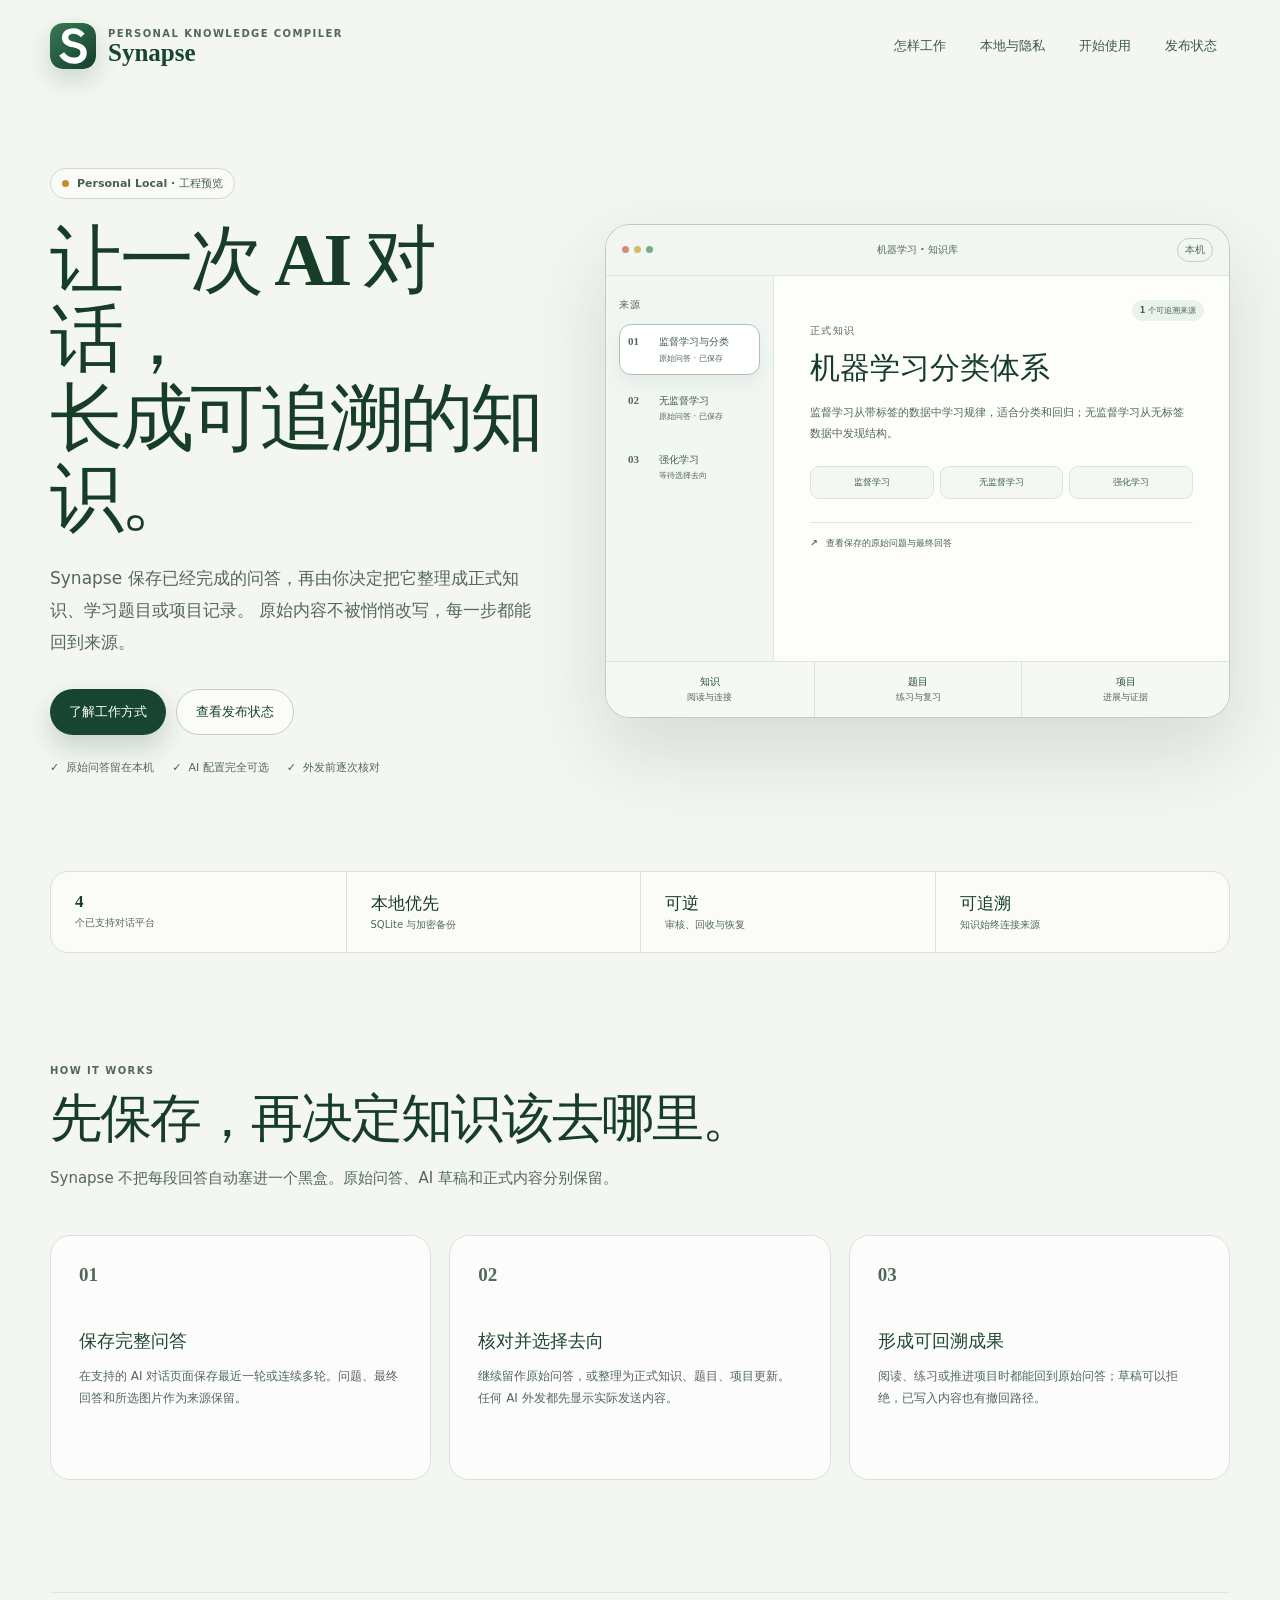
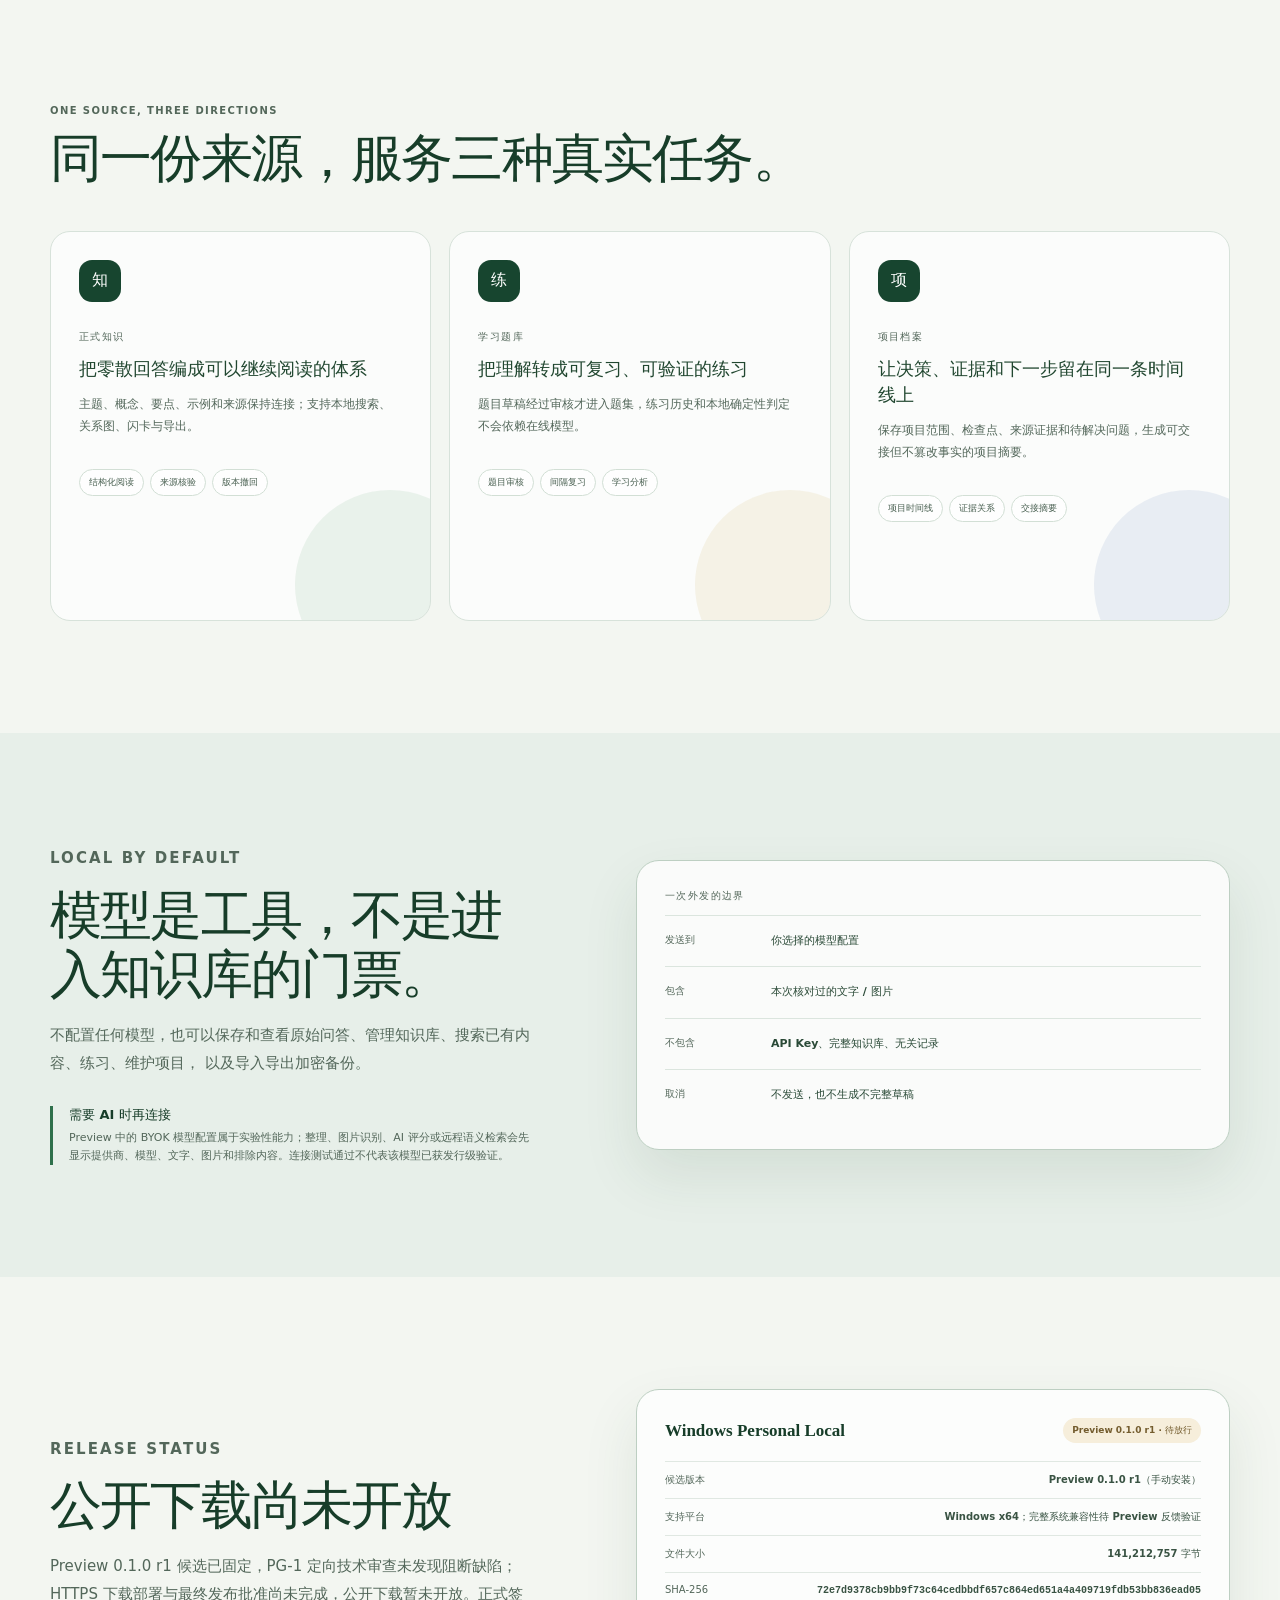
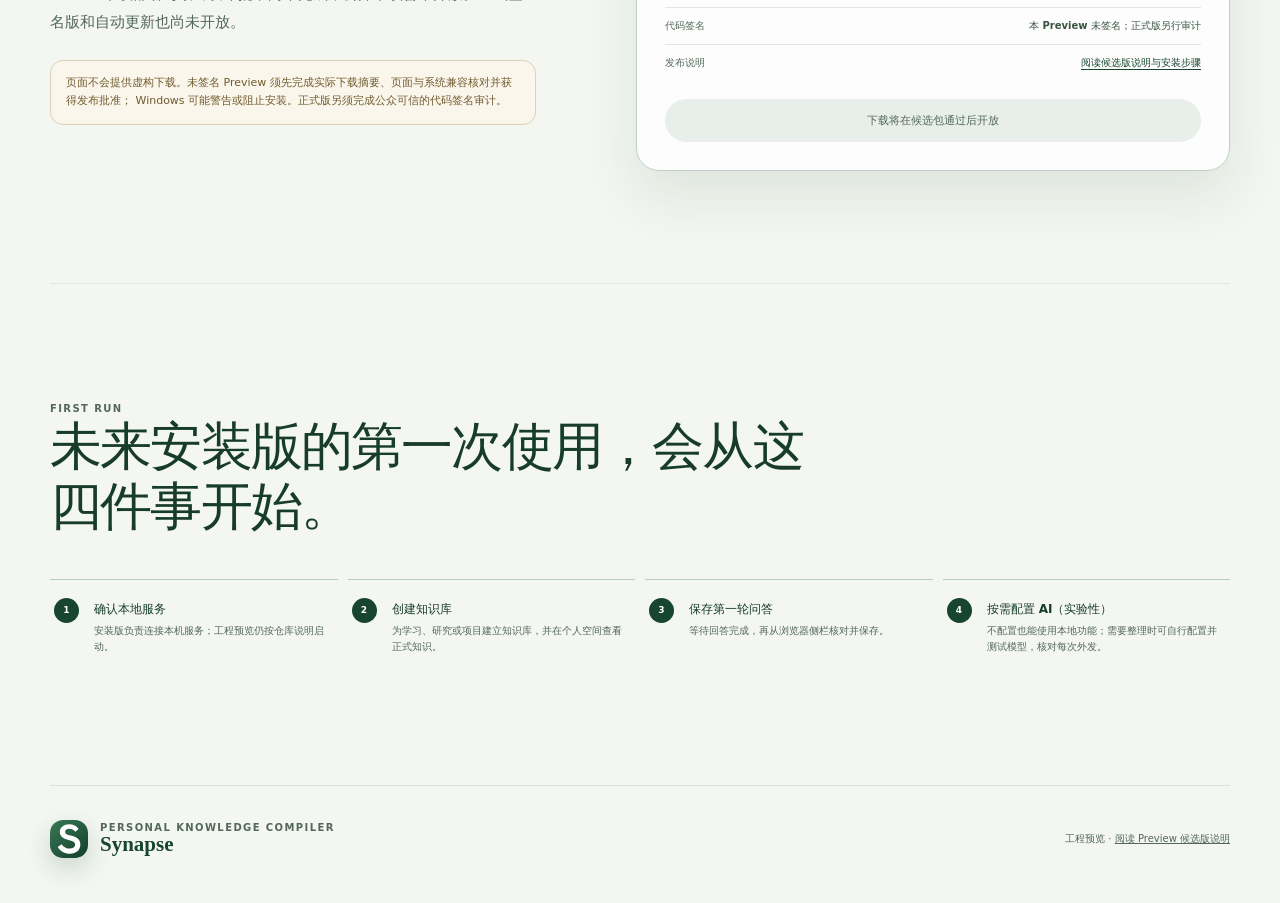
==== index.html @ c21005fe "Add files via upload" ====
<!doctype html>
<html lang="zh-CN">
  <head>
    <meta charset="utf-8">
    <meta name="viewport" content="width=device-width, initial-scale=1">
    <meta
      name="description"
      content="Synapse Personal Local：把 AI 对话整理成可审核、可追溯的个人知识。"
    >
    <title>Synapse Personal Local · 让知识留下来</title>
    <link rel="stylesheet" href="./styles.css">
  </head>
  <body>
    <header class="site-header">
      <a class="brand" href="#top" aria-label="Synapse 首页">
        <img src="./brand/synapse-mark.svg" alt="" width="46" height="46">
        <span>
          <small>PERSONAL KNOWLEDGE COMPILER</small>
          <strong>Synapse</strong>
        </span>
      </a>
      <nav aria-label="公开页面导航">
        <a href="#workflow">怎样工作</a>
        <a href="#privacy">本地与隐私</a>
        <a href="#first-run">开始使用</a>
        <a href="#availability">发布状态</a>
      </nav>
    </header>

    <main id="top">
      <section class="hero" aria-labelledby="hero-title">
        <div class="hero-copy">
          <p class="status-kicker"><span></span> Personal Local · 工程预览</p>
          <h1 id="hero-title">让一次 AI 对话，<br>长成可追溯的知识。</h1>
          <p class="hero-lede">
            Synapse 保存已经完成的问答，再由你决定把它整理成正式知识、学习题目或项目记录。
            原始内容不被悄悄改写，每一步都能回到来源。
          </p>
          <div class="hero-actions">
            <a class="primary-link" href="#workflow">了解工作方式</a>
            <a class="secondary-link" href="#availability">查看发布状态</a>
          </div>
          <ul class="hero-facts" aria-label="产品边界摘要">
            <li>原始问答留在本机</li>
            <li>AI 配置完全可选</li>
            <li>外发前逐次核对</li>
          </ul>
        </div>

        <div class="product-window" aria-label="Synapse 知识整理流程示意">
          <div class="window-bar">
            <span class="window-dots" aria-hidden="true"><i></i><i></i><i></i></span>
            <strong>机器学习 · 知识库</strong>
            <span class="local-pill">本机</span>
          </div>
          <div class="window-body">
            <div class="source-rail">
              <p class="mini-label">来源</p>
              <article class="source-card active">
                <span>01</span>
                <div>
                  <strong>监督学习与分类</strong>
                  <small>原始问答 · 已保存</small>
                </div>
              </article>
              <article class="source-card">
                <span>02</span>
                <div>
                  <strong>无监督学习</strong>
                  <small>原始问答 · 已保存</small>
                </div>
              </article>
              <article class="source-card">
                <span>03</span>
                <div>
                  <strong>强化学习</strong>
                  <small>等待选择去向</small>
                </div>
              </article>
            </div>
            <article class="knowledge-sheet">
              <p class="mini-label">正式知识</p>
              <span class="trace-badge">1 个可追溯来源</span>
              <h2>机器学习分类体系</h2>
              <p>
                监督学习从带标签的数据中学习规律，适合分类和回归；无监督学习从无标签数据中发现结构。
              </p>
              <div class="concept-grid">
                <span>监督学习</span><span>无监督学习</span><span>强化学习</span>
              </div>
              <div class="source-link"><b>↗</b> 查看保存的原始问题与最终回答</div>
            </article>
          </div>
          <div class="destination-bar" aria-label="三种整理去向">
            <span><b>知识</b> 阅读与连接</span>
            <span><b>题目</b> 练习与复习</span>
            <span><b>项目</b> 进展与证据</span>
          </div>
        </div>
      </section>

      <section class="trust-strip" aria-label="当前支持范围">
        <div><strong>4</strong><span>个已支持对话平台</span></div>
        <div><strong>本地优先</strong><span>SQLite 与加密备份</span></div>
        <div><strong>可逆</strong><span>审核、回收与恢复</span></div>
        <div><strong>可追溯</strong><span>知识始终连接来源</span></div>
      </section>

      <section id="workflow" class="section-block workflow-section">
        <div class="section-intro">
          <p class="eyebrow">HOW IT WORKS</p>
          <h2>先保存，再决定知识该去哪里。</h2>
          <p>Synapse 不把每段回答自动塞进一个黑盒。原始问答、AI 草稿和正式内容分别保留。</p>
        </div>
        <div class="step-grid">
          <article>
            <span class="step-number">01</span>
            <h3>保存完整问答</h3>
            <p>在支持的 AI 对话页面保存最近一轮或连续多轮。问题、最终回答和所选图片作为来源保留。</p>
          </article>
          <article>
            <span class="step-number">02</span>
            <h3>核对并选择去向</h3>
            <p>继续留作原始问答，或整理为正式知识、题目、项目更新。任何 AI 外发都先显示实际发送内容。</p>
          </article>
          <article>
            <span class="step-number">03</span>
            <h3>形成可回溯成果</h3>
            <p>阅读、练习或推进项目时都能回到原始问答；草稿可以拒绝，已写入内容也有撤回路径。</p>
          </article>
        </div>
      </section>

      <section class="section-block destinations-section" aria-labelledby="destinations-title">
        <div class="section-intro compact">
          <p class="eyebrow">ONE SOURCE, THREE DIRECTIONS</p>
          <h2 id="destinations-title">同一份来源，服务三种真实任务。</h2>
        </div>
        <div class="destination-grid">
          <article class="destination-card knowledge-card">
            <span class="card-icon" aria-hidden="true">知</span>
            <p class="mini-label">正式知识</p>
            <h3>把零散回答编成可以继续阅读的体系</h3>
            <p>主题、概念、要点、示例和来源保持连接；支持本地搜索、关系图、闪卡与导出。</p>
            <ul><li>结构化阅读</li><li>来源核验</li><li>版本撤回</li></ul>
          </article>
          <article class="destination-card exercise-card">
            <span class="card-icon" aria-hidden="true">练</span>
            <p class="mini-label">学习题库</p>
            <h3>把理解转成可复习、可验证的练习</h3>
            <p>题目草稿经过审核才进入题集，练习历史和本地确定性判定不会依赖在线模型。</p>
            <ul><li>题目审核</li><li>间隔复习</li><li>学习分析</li></ul>
          </article>
          <article class="destination-card project-card">
            <span class="card-icon" aria-hidden="true">项</span>
            <p class="mini-label">项目档案</p>
            <h3>让决策、证据和下一步留在同一条时间线上</h3>
            <p>保存项目范围、检查点、来源证据和待解决问题，生成可交接但不篡改事实的项目摘要。</p>
            <ul><li>项目时间线</li><li>证据关系</li><li>交接摘要</li></ul>
          </article>
        </div>
      </section>

      <section id="privacy" class="section-block privacy-section">
        <div class="privacy-copy">
          <p class="eyebrow">LOCAL BY DEFAULT</p>
          <h2>模型是工具，不是进入知识库的门票。</h2>
          <p>
            不配置任何模型，也可以保存和查看原始问答、管理知识库、搜索已有内容、练习、维护项目，
            以及导入导出加密备份。
          </p>
          <div class="privacy-note">
            <strong>需要 AI 时再连接</strong>
            <span>Preview 中的 BYOK 模型配置属于实验性能力；整理、图片识别、AI 评分或远程语义检索会先显示提供商、模型、文字、图片和排除内容。连接测试通过不代表该模型已获发行级验证。</span>
          </div>
        </div>
        <div class="boundary-card">
          <p class="mini-label">一次外发的边界</p>
          <div class="boundary-row"><span>发送到</span><strong>你选择的模型配置</strong></div>
          <div class="boundary-row"><span>包含</span><strong>本次核对过的文字 / 图片</strong></div>
          <div class="boundary-row"><span>不包含</span><strong>API Key、完整知识库、无关记录</strong></div>
          <div class="boundary-row"><span>取消</span><strong>不发送，也不生成不完整草稿</strong></div>
        </div>
      </section>

      <section id="availability" class="section-block availability-section" data-release-status="engineering-preview">
        <div class="availability-copy">
          <p class="eyebrow">RELEASE STATUS</p>
          <h2>公开下载尚未开放</h2>
          <p>
            Preview 0.1.0 r1 候选已固定，PG-1 定向技术审查未发现阻断缺陷；
            HTTPS 下载部署与最终发布批准尚未完成，公开下载暂未开放。正式签名版和自动更新也尚未开放。
          </p>
          <aside role="note">
            页面不会提供虚构下载。未签名 Preview 须先完成实际下载摘要、页面与系统兼容核对并获得发布批准；
            Windows 可能警告或阻止安装。正式版另须完成公众可信的代码签名审计。
          </aside>
        </div>
        <div class="release-card" aria-label="未来候选包信息">
          <div class="release-card-heading">
            <span>Windows Personal Local</span>
            <strong>Preview 0.1.0 r1 · 待放行</strong>
          </div>
          <dl>
            <div><dt>候选版本</dt><dd>Preview 0.1.0 r1（手动安装）</dd></div>
            <div><dt>支持平台</dt><dd>Windows x64；完整系统兼容性待 Preview 反馈验证</dd></div>
            <div><dt>文件大小</dt><dd>141,212,757 字节</dd></div>
            <div><dt>SHA-256</dt><dd><code>72e7d9378cb9bb9f73c64cedbbdf657c864ed651a4a409719fdb53bb836ead05</code></dd></div>
            <div><dt>代码签名</dt><dd>本 Preview 未签名；正式版另行审计</dd></div>
            <div><dt>发布说明</dt><dd><a href="./preview-0.1.0-r1.html">阅读候选版说明与安装步骤</a></dd></div>
          </dl>
          <span class="disabled-download" aria-disabled="true">下载将在候选包通过后开放</span>
        </div>
      </section>

      <section id="first-run" class="section-block start-section" aria-labelledby="start-title">
        <div class="section-intro compact">
          <p class="eyebrow">FIRST RUN</p>
          <h2 id="start-title">未来安装版的第一次使用，会从这四件事开始。</h2>
        </div>
        <ol>
          <li><span>1</span><div><strong>确认本地服务</strong><p>安装版负责连接本机服务；工程预览仍按仓库说明启动。</p></div></li>
          <li><span>2</span><div><strong>创建知识库</strong><p>为学习、研究或项目建立知识库，并在个人空间查看正式知识。</p></div></li>
          <li><span>3</span><div><strong>保存第一轮问答</strong><p>等待回答完成，再从浏览器侧栏核对并保存。</p></div></li>
          <li><span>4</span><div><strong>按需配置 AI（实验性）</strong><p>不配置也能使用本地功能；需要整理时可自行配置并测试模型，核对每次外发。</p></div></li>
        </ol>
      </section>
    </main>

    <footer>
      <div class="brand footer-brand">
        <img src="./brand/synapse-mark.svg" alt="" width="38" height="38">
        <span><small>PERSONAL KNOWLEDGE COMPILER</small><strong>Synapse</strong></span>
      </div>
      <p>工程预览 · <a href="./preview-0.1.0-r1.html">阅读 Preview 候选版说明</a></p>
    </footer>
  </body>
</html>
---- styles.css ----
:root {
  color-scheme: light;
  --ink: #17211b;
  --heading: #173d29;
  --copy: #53675a;
  --subtle: #53675a;
  --brand: #2f704b;
  --brand-dark: #17452f;
  --brand-soft: #e8f0ea;
  --page: #f3f6f1;
  --paper: #fdfefd;
  --line: #d7e2da;
  --line-strong: #b8ccbd;
  font-family: Inter, "Microsoft YaHei UI", "Microsoft YaHei", system-ui, sans-serif;
  background: var(--page);
  color: var(--ink);
  font-synthesis: none;
  text-rendering: optimizeLegibility;
}

* { box-sizing: border-box; }
html { scroll-behavior: smooth; }
body { margin: 0; min-width: 300px; background: var(--page); }
a { color: inherit; }
a:focus-visible { outline: 3px solid rgba(55, 111, 76, .28); outline-offset: 4px; }

.site-header,
main,
footer {
  width: min(1180px, calc(100% - 40px));
  margin-inline: auto;
}

.site-header {
  display: flex;
  align-items: center;
  justify-content: space-between;
  gap: 28px;
  min-height: 92px;
}

.brand {
  display: inline-flex;
  align-items: center;
  gap: 12px;
  text-decoration: none;
}

.brand img { border-radius: 13px; box-shadow: 0 10px 24px rgba(23, 69, 47, .18); }
.brand span { display: grid; gap: 1px; }
.brand small,
.eyebrow,
.mini-label {
  color: var(--subtle);
  font-size: 10px;
  font-weight: 800;
  letter-spacing: .14em;
}
.brand strong {
  color: var(--brand-dark);
  font-family: Georgia, "Times New Roman", serif;
  font-size: 25px;
  line-height: 1;
}

.site-header nav { display: flex; align-items: center; gap: 8px; }
.site-header nav a {
  border-radius: 999px;
  padding: 9px 13px;
  color: #3e5748;
  font-size: 13px;
  font-weight: 700;
  text-decoration: none;
}
.site-header nav a:hover { background: #e8efe9; }

.hero {
  position: relative;
  display: grid;
  grid-template-columns: minmax(0, .88fr) minmax(520px, 1.12fr);
  gap: clamp(38px, 5vw, 74px);
  align-items: center;
  min-height: 680px;
  padding: 76px 0 96px;
}

.hero::before {
  position: absolute;
  inset: 0 50% auto auto;
  width: 520px;
  height: 520px;
  border-radius: 50%;
  background: rgba(183, 211, 190, .26);
  filter: blur(1px);
  content: "";
  z-index: -1;
}

.status-kicker {
  display: inline-flex;
  align-items: center;
  gap: 8px;
  margin: 0 0 22px;
  border: 1px solid #cbdacf;
  border-radius: 999px;
  padding: 7px 11px;
  color: #486151;
  background: rgba(255,255,255,.62);
  font-size: 11px;
  font-weight: 750;
}
.status-kicker span { width: 7px; height: 7px; border-radius: 50%; background: #c28b2c; }

h1,
h2,
h3,
p { margin-top: 0; }

h1 {
  max-width: 610px;
  margin-bottom: 24px;
  color: var(--heading);
  font-family: Georgia, "Times New Roman", "Microsoft YaHei", serif;
  font-size: clamp(44px, 5.8vw, 74px);
  font-weight: 700;
  letter-spacing: -.055em;
  line-height: 1.07;
}

.hero-lede {
  max-width: 570px;
  margin-bottom: 30px;
  color: var(--copy);
  font-size: 17px;
  line-height: 1.9;
}

.hero-actions { display: flex; flex-wrap: wrap; gap: 10px; }
.hero-actions a {
  display: inline-flex;
  min-height: 46px;
  align-items: center;
  justify-content: center;
  border-radius: 999px;
  padding: 11px 19px;
  font-size: 13px;
  font-weight: 800;
  text-decoration: none;
}
.primary-link { color: white; background: var(--brand-dark); box-shadow: 0 12px 26px rgba(23,69,47,.2); }
.primary-link:hover { background: #0f3825; }
.secondary-link { border: 1px solid #bdcfc2; color: var(--brand-dark); background: rgba(255,255,255,.68); }
.secondary-link:hover { background: white; }

.hero-facts { display: flex; flex-wrap: wrap; gap: 9px 18px; margin: 25px 0 0; padding: 0; list-style: none; }
.hero-facts li { color: var(--copy); font-size: 11px; }
.hero-facts li::before { margin-right: 7px; color: var(--brand); content: "✓"; font-weight: 900; }

.product-window {
  overflow: hidden;
  border: 1px solid rgba(122, 151, 132, .48);
  border-radius: 25px;
  background: rgba(255,255,255,.78);
  box-shadow: 0 34px 80px rgba(37, 73, 50, .15);
  backdrop-filter: blur(18px);
}
.window-bar {
  display: grid;
  grid-template-columns: 1fr auto 1fr;
  align-items: center;
  gap: 12px;
  border-bottom: 1px solid #dce6df;
  padding: 13px 16px;
  color: var(--copy);
  background: rgba(239,245,240,.84);
  font-size: 10px;
}
.window-dots { display: flex; gap: 5px; }
.window-dots i { width: 7px; height: 7px; border-radius: 50%; background: #a6b9ac; }
.window-dots i:nth-child(1) { background: #d58b79; }
.window-dots i:nth-child(2) { background: #d5b96f; }
.window-dots i:nth-child(3) { background: #75ad84; }
.local-pill { justify-self: end; border: 1px solid #bed2c3; border-radius: 999px; padding: 4px 7px; }

.window-body { display: grid; grid-template-columns: 168px minmax(0, 1fr); min-height: 385px; }
.source-rail { border-right: 1px solid #e0e7e1; padding: 22px 13px; background: rgba(237,244,239,.72); }
.mini-label { margin-bottom: 12px; }
.source-card {
  display: grid;
  grid-template-columns: 24px minmax(0, 1fr);
  gap: 7px;
  margin-bottom: 8px;
  border: 1px solid transparent;
  border-radius: 12px;
  padding: 10px 8px;
  color: #435a4b;
}
.source-card.active { border-color: #aac4b1; background: #fff; box-shadow: 0 9px 20px rgba(37,77,52,.08); }
.source-card > span { color: var(--copy); font: 700 11px Georgia, serif; }
.source-card strong { display: block; font-size: 10px; line-height: 1.45; }
.source-card small { display: block; margin-top: 3px; color: var(--copy); font-size: 8px; line-height: 1.4; }

.knowledge-sheet { position: relative; padding: 48px 36px 32px; }
.trace-badge {
  position: absolute;
  top: 24px;
  right: 25px;
  border-radius: 999px;
  padding: 5px 8px;
  color: #496451;
  background: #eaf2ec;
  font-size: 8px;
  font-weight: 750;
}
.knowledge-sheet h2 { max-width: 330px; margin-bottom: 17px; color: var(--heading); font: 700 30px/1.18 Georgia, "Microsoft YaHei", serif; }
.knowledge-sheet > p:not(.mini-label) { color: var(--copy); font-size: 11px; line-height: 1.9; }
.concept-grid { display: grid; grid-template-columns: repeat(3, 1fr); gap: 6px; margin-top: 22px; }
.concept-grid span { border: 1px solid #d9e4dc; border-radius: 9px; padding: 9px 6px; color: #43614e; background: #f4f8f5; font-size: 9px; text-align: center; }
.source-link { margin-top: 23px; border-top: 1px solid #e0e8e2; padding-top: 14px; color: #476550; font-size: 9px; font-weight: 750; }
.source-link b { margin-right: 5px; }

.destination-bar { display: grid; grid-template-columns: repeat(3, 1fr); border-top: 1px solid #dbe5de; background: #f5f8f5; }
.destination-bar span { padding: 13px; color: var(--copy); font-size: 9px; text-align: center; }
.destination-bar span + span { border-left: 1px solid #dbe5de; }
.destination-bar b { display: block; margin-bottom: 2px; color: #294d37; font-size: 10px; }

.trust-strip {
  display: grid;
  grid-template-columns: repeat(4, 1fr);
  overflow: hidden;
  border: 1px solid var(--line);
  border-radius: 18px;
  background: rgba(255,255,255,.68);
}
.trust-strip div { display: grid; gap: 3px; padding: 20px 24px; }
.trust-strip div + div { border-left: 1px solid var(--line); }
.trust-strip strong { color: var(--heading); font: 700 17px Georgia, "Microsoft YaHei", serif; }
.trust-strip span { color: var(--subtle); font-size: 10px; }

.section-block { padding: 112px 0; }
.section-intro { max-width: 710px; margin-bottom: 42px; }
.section-intro.compact { max-width: 780px; }
.eyebrow { margin-bottom: 13px; }
.section-intro h2,
.privacy-copy h2,
.availability-copy h2 {
  margin-bottom: 17px;
  color: var(--heading);
  font: 700 clamp(32px, 4.2vw, 52px)/1.15 Georgia, "Microsoft YaHei", serif;
  letter-spacing: -.035em;
}
.section-intro > p:last-child,
.privacy-copy > p,
.availability-copy > p { color: var(--copy); font-size: 15px; line-height: 1.85; }

.step-grid { display: grid; grid-template-columns: repeat(3, 1fr); gap: 18px; }
.step-grid article,
.destination-card {
  border: 1px solid var(--line);
  border-radius: 20px;
  padding: 28px;
  background: rgba(255,255,255,.72);
}
.step-grid article { min-height: 245px; }
.step-number { color: var(--copy); font: 700 19px Georgia, serif; }
.step-grid h3,
.destination-card h3 { margin: 42px 0 12px; color: #214730; font-size: 18px; line-height: 1.45; }
.step-grid p,
.destination-card > p:not(.mini-label) { color: var(--copy); font-size: 12px; line-height: 1.8; }

.destinations-section { border-top: 1px solid #dfe7e1; }
.destination-grid { display: grid; grid-template-columns: repeat(3, 1fr); gap: 18px; }
.destination-card { position: relative; min-height: 390px; overflow: hidden; }
.destination-card::after { position: absolute; right: -55px; bottom: -60px; width: 190px; height: 190px; border-radius: 50%; background: var(--halo); content: ""; }
.knowledge-card { --halo: rgba(159, 200, 170, .2); }
.exercise-card { --halo: rgba(217, 197, 143, .2); }
.project-card { --halo: rgba(153, 177, 209, .2); }
.card-icon { display: grid; width: 42px; height: 42px; place-items: center; margin-bottom: 28px; border-radius: 13px; color: #fff; background: var(--brand-dark); font-family: Georgia, serif; }
.destination-card h3 { margin-top: 10px; }
.destination-card ul { position: relative; z-index: 1; display: flex; flex-wrap: wrap; gap: 6px; margin: 32px 0 0; padding: 0; list-style: none; }
.destination-card li { border: 1px solid #d2dfd5; border-radius: 999px; padding: 6px 9px; color: #496051; background: rgba(255,255,255,.75); font-size: 9px; font-weight: 750; }

.privacy-section,
.availability-section { display: grid; grid-template-columns: minmax(0, .9fr) minmax(420px, 1.1fr); gap: clamp(48px, 8vw, 100px); align-items: center; }
.privacy-section {
  position: relative;
  width: auto;
  margin-inline: 0;
  padding-inline: 0;
  background: #e7efe9;
  box-shadow: 0 0 0 100vmax #e7efe9;
  clip-path: inset(0 -100vmax);
}
.privacy-copy { max-width: 570px; }
.privacy-note { display: grid; gap: 5px; margin-top: 28px; border-left: 3px solid var(--brand); padding-left: 16px; }
.privacy-note strong { color: var(--heading); font-size: 13px; }
.privacy-note span { color: var(--copy); font-size: 11px; line-height: 1.65; }

.boundary-card,
.release-card { border: 1px solid #bdcfc2; border-radius: 23px; padding: 28px; background: rgba(255,255,255,.78); box-shadow: 0 25px 55px rgba(35,78,50,.1); }
.boundary-row { display: grid; grid-template-columns: 90px minmax(0, 1fr); gap: 16px; border-top: 1px solid #dbe5de; padding: 17px 0; }
.boundary-row span { color: var(--subtle); font-size: 10px; }
.boundary-row strong { color: #294936; font-size: 11px; line-height: 1.5; }

.availability-section { border-bottom: 1px solid #dfe7e1; }
.availability-copy aside { margin-top: 24px; border: 1px solid #ded2b6; border-radius: 13px; padding: 13px 15px; color: #705b2f; background: #faf6eb; font-size: 11px; line-height: 1.65; }
.release-card-heading { display: flex; align-items: center; justify-content: space-between; gap: 18px; margin-bottom: 18px; }
.release-card-heading span { color: var(--heading); font: 700 17px Georgia, "Microsoft YaHei", serif; }
.release-card-heading strong { border-radius: 999px; padding: 6px 9px; color: #735c2e; background: #f6eedb; font-size: 9px; }
.release-card dl { margin: 0; }
.release-card dl div { display: grid; grid-template-columns: 105px minmax(0,1fr); gap: 16px; border-top: 1px solid #e0e8e2; padding: 11px 0; }
.release-card dt { color: var(--subtle); font-size: 10px; }
.release-card dd { margin: 0; color: #395343; font-size: 10px; font-weight: 750; text-align: right; overflow-wrap: anywhere; }
.disabled-download { display: flex; min-height: 43px; align-items: center; justify-content: center; margin-top: 18px; border-radius: 999px; color: var(--copy); background: #e8eeea; font-size: 11px; font-weight: 800; }
.release-card dd a,
.release-notes a { color: var(--brand-dark); text-underline-offset: 3px; }
.release-notes { max-width: 920px; padding-block: 70px 90px; }
.release-notes h1 { margin: 8px 0 20px; color: var(--heading); font-size: clamp(34px, 6vw, 60px); line-height: 1.15; }
.release-notes-lede { max-width: 760px; font-size: 17px; line-height: 1.8; }
.release-notes section { margin-top: 32px; border: 1px solid var(--line); border-radius: 20px; padding: 24px 28px; background: var(--paper); }
.release-notes h2 { margin: 0 0 14px; color: var(--heading); font-size: 23px; }
.release-notes p,
.release-notes li { color: var(--copy); font-size: 14px; line-height: 1.8; }
.release-notes ul,
.release-notes ol { padding-left: 1.5em; }
.release-notes li + li { margin-top: 10px; }
.release-notes code { color: var(--heading); overflow-wrap: anywhere; }
.release-hash { display: grid; gap: 6px; margin-block: 18px; border-left: 3px solid var(--brand); padding-left: 14px; }
.release-hash span { color: var(--subtle); font-size: 12px; font-weight: 700; }
.release-hash code { font-size: 13px; }
.release-table-wrap { overflow-x: auto; }
.release-notes table { width: 100%; border-collapse: collapse; }
.release-notes caption { margin-bottom: 10px; color: var(--heading); font-weight: 700; text-align: left; }
.release-notes th,
.release-notes td { border-top: 1px solid var(--line); padding: 11px 8px; font-size: 12px; line-height: 1.5; text-align: left; vertical-align: top; }
.release-notes td { overflow-wrap: anywhere; }
.release-notes-end { margin-top: 30px; }

.start-section ol { display: grid; grid-template-columns: repeat(4, 1fr); gap: 10px; margin: 0; padding: 0; list-style: none; }
.start-section li { display: grid; grid-template-columns: 30px minmax(0,1fr); gap: 10px; border-top: 1px solid var(--line-strong); padding: 18px 4px; }
.start-section li > span { display: grid; width: 25px; height: 25px; place-items: center; border-radius: 50%; color: #fff; background: var(--brand-dark); font-size: 9px; font-weight: 800; }
.start-section strong { color: var(--heading); font-size: 12px; }
.start-section p { margin: 5px 0 0; color: var(--copy); font-size: 10px; line-height: 1.6; }

footer { display: flex; align-items: center; justify-content: space-between; gap: 25px; border-top: 1px solid var(--line); padding: 34px 0 46px; }
.footer-brand .brand strong,
.footer-brand strong { font-size: 21px; }
footer p { margin: 0; color: var(--subtle); font-size: 10px; text-align: right; }
footer code { color: #3d5b49; }

@media (max-width: 960px) {
  .hero { grid-template-columns: minmax(0, 1fr); padding-top: 48px; }
  .hero-copy,
  .product-window { min-width: 0; }
  .hero-copy { max-width: 720px; }
  .trust-strip { grid-template-columns: repeat(2, 1fr); }
  .trust-strip div:nth-child(3) { border-left: 0; border-top: 1px solid var(--line); }
  .trust-strip div:nth-child(4) { border-top: 1px solid var(--line); }
  .privacy-section,
  .availability-section { grid-template-columns: 1fr; }
  .privacy-copy { max-width: 720px; }
  .start-section ol { grid-template-columns: repeat(2, 1fr); }
}

@media (max-width: 720px) {
  .release-notes { padding-block: 48px 65px; }
  .release-notes section { padding: 20px 18px; }
  .site-header,
  main,
  footer { width: min(100% - 28px, 1180px); }
  .site-header { align-items: flex-start; flex-direction: column; padding: 18px 0; }
  .site-header nav { width: 100%; overflow-x: auto; }
  .site-header nav a { padding-inline: 9px; white-space: nowrap; }
  .hero { min-height: auto; padding: 52px 0 72px; }
  h1 { font-size: clamp(38px, 11vw, 46px); overflow-wrap: anywhere; }
  .hero-lede { font-size: 15px; }
  .product-window { border-radius: 18px; }
  .window-bar { grid-template-columns: 1fr auto; }
  .window-bar > strong { display: none; }
  .window-body { grid-template-columns: 1fr; }
  .source-rail { display: none; }
  .knowledge-sheet { min-height: 355px; padding: 52px 22px 28px; }
  .knowledge-sheet h2 { font-size: 27px; }
  .concept-grid { grid-template-columns: 1fr; }
  .trust-strip,
  .step-grid,
  .destination-grid,
  .start-section ol { grid-template-columns: 1fr; }
  .trust-strip div + div { border-top: 1px solid var(--line); border-left: 0; }
  .section-block { padding: 78px 0; }
  .privacy-section { margin-inline: 0; padding-inline: 0; }
  .destination-card { min-height: auto; }
  .boundary-card,
  .release-card { padding: 21px; }
  .boundary-row { grid-template-columns: 75px minmax(0, 1fr); }
  .release-card-heading { align-items: flex-start; flex-direction: column; }
  footer { align-items: flex-start; flex-direction: column; }
  footer p { text-align: left; }
}

@media (max-width: 380px) {
  .brand small { font-size: 8px; }
  .brand strong { font-size: 22px; }
  .hero-actions a { width: 100%; }
  .destination-bar span { padding-inline: 7px; }
  .release-card dl div { grid-template-columns: 1fr; gap: 3px; }
  .release-card dd { text-align: left; }
}

@media (prefers-reduced-motion: reduce) {
  html { scroll-behavior: auto; }
}
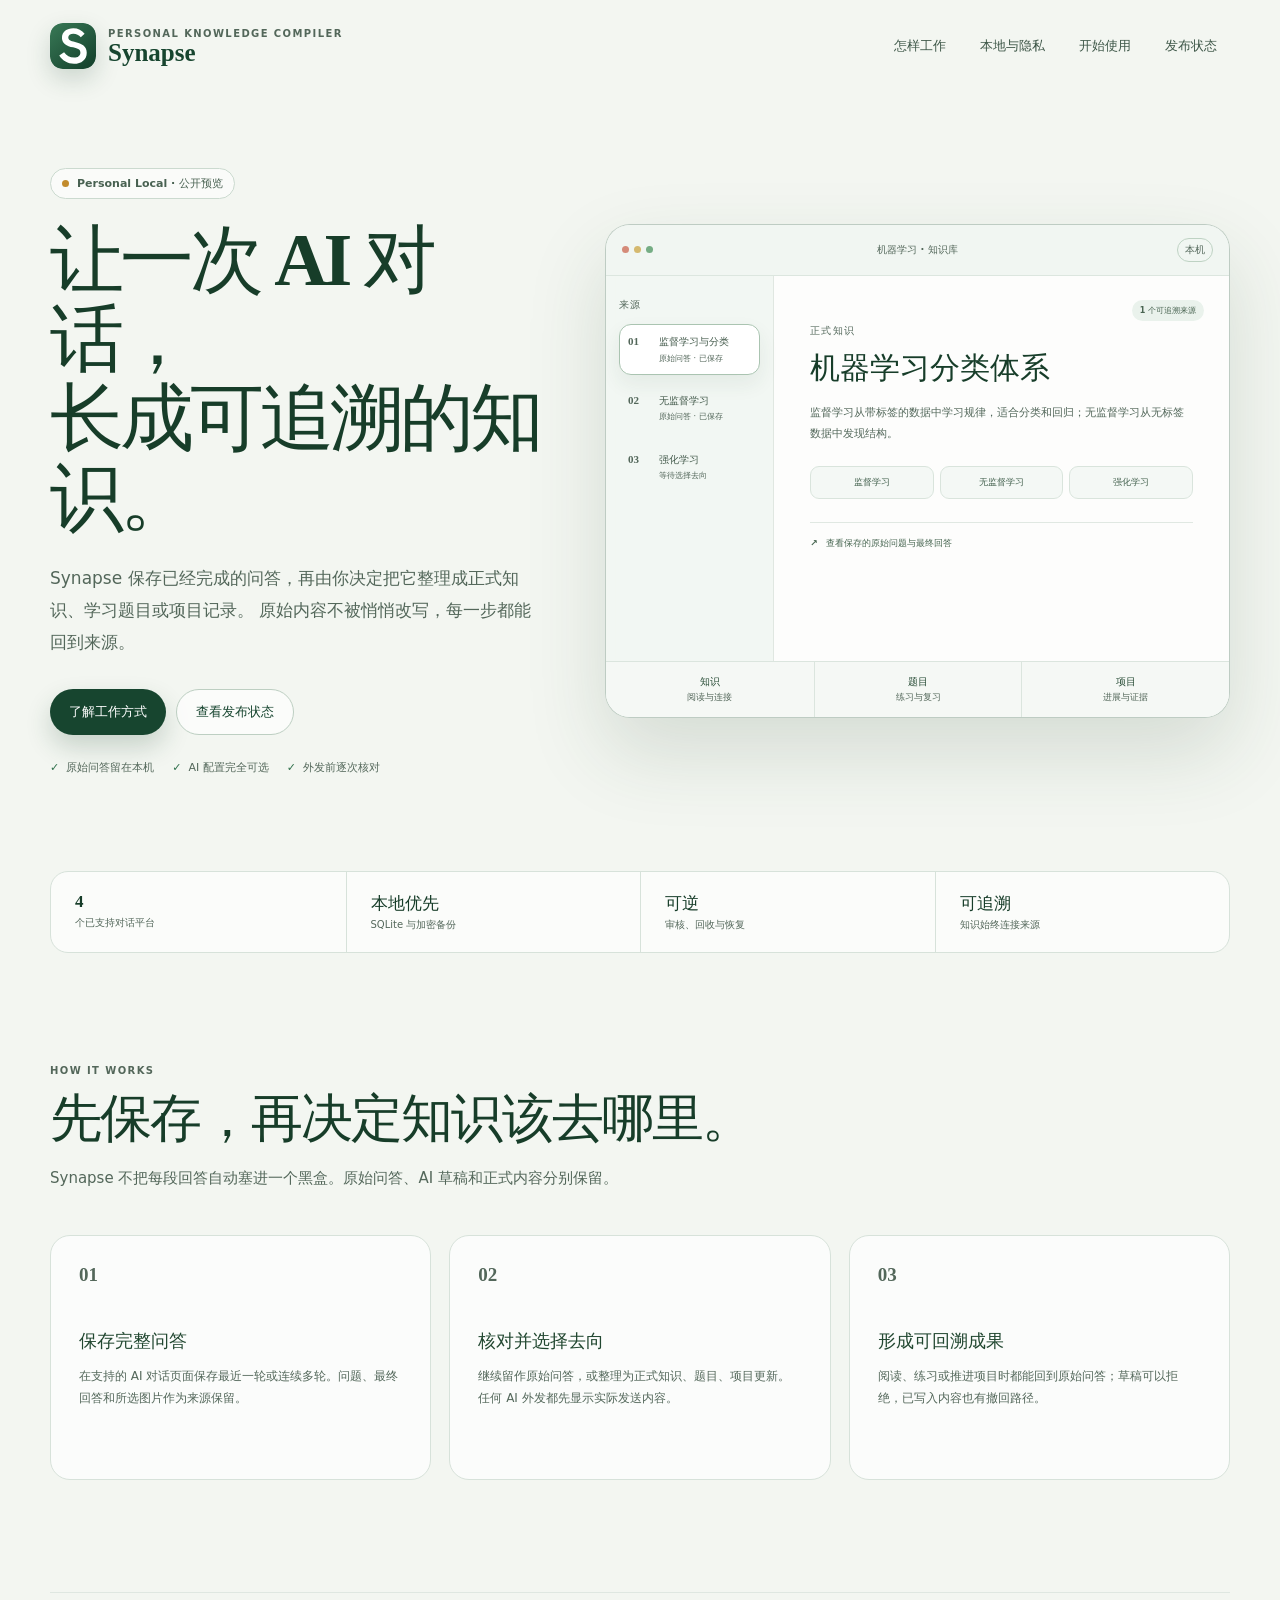
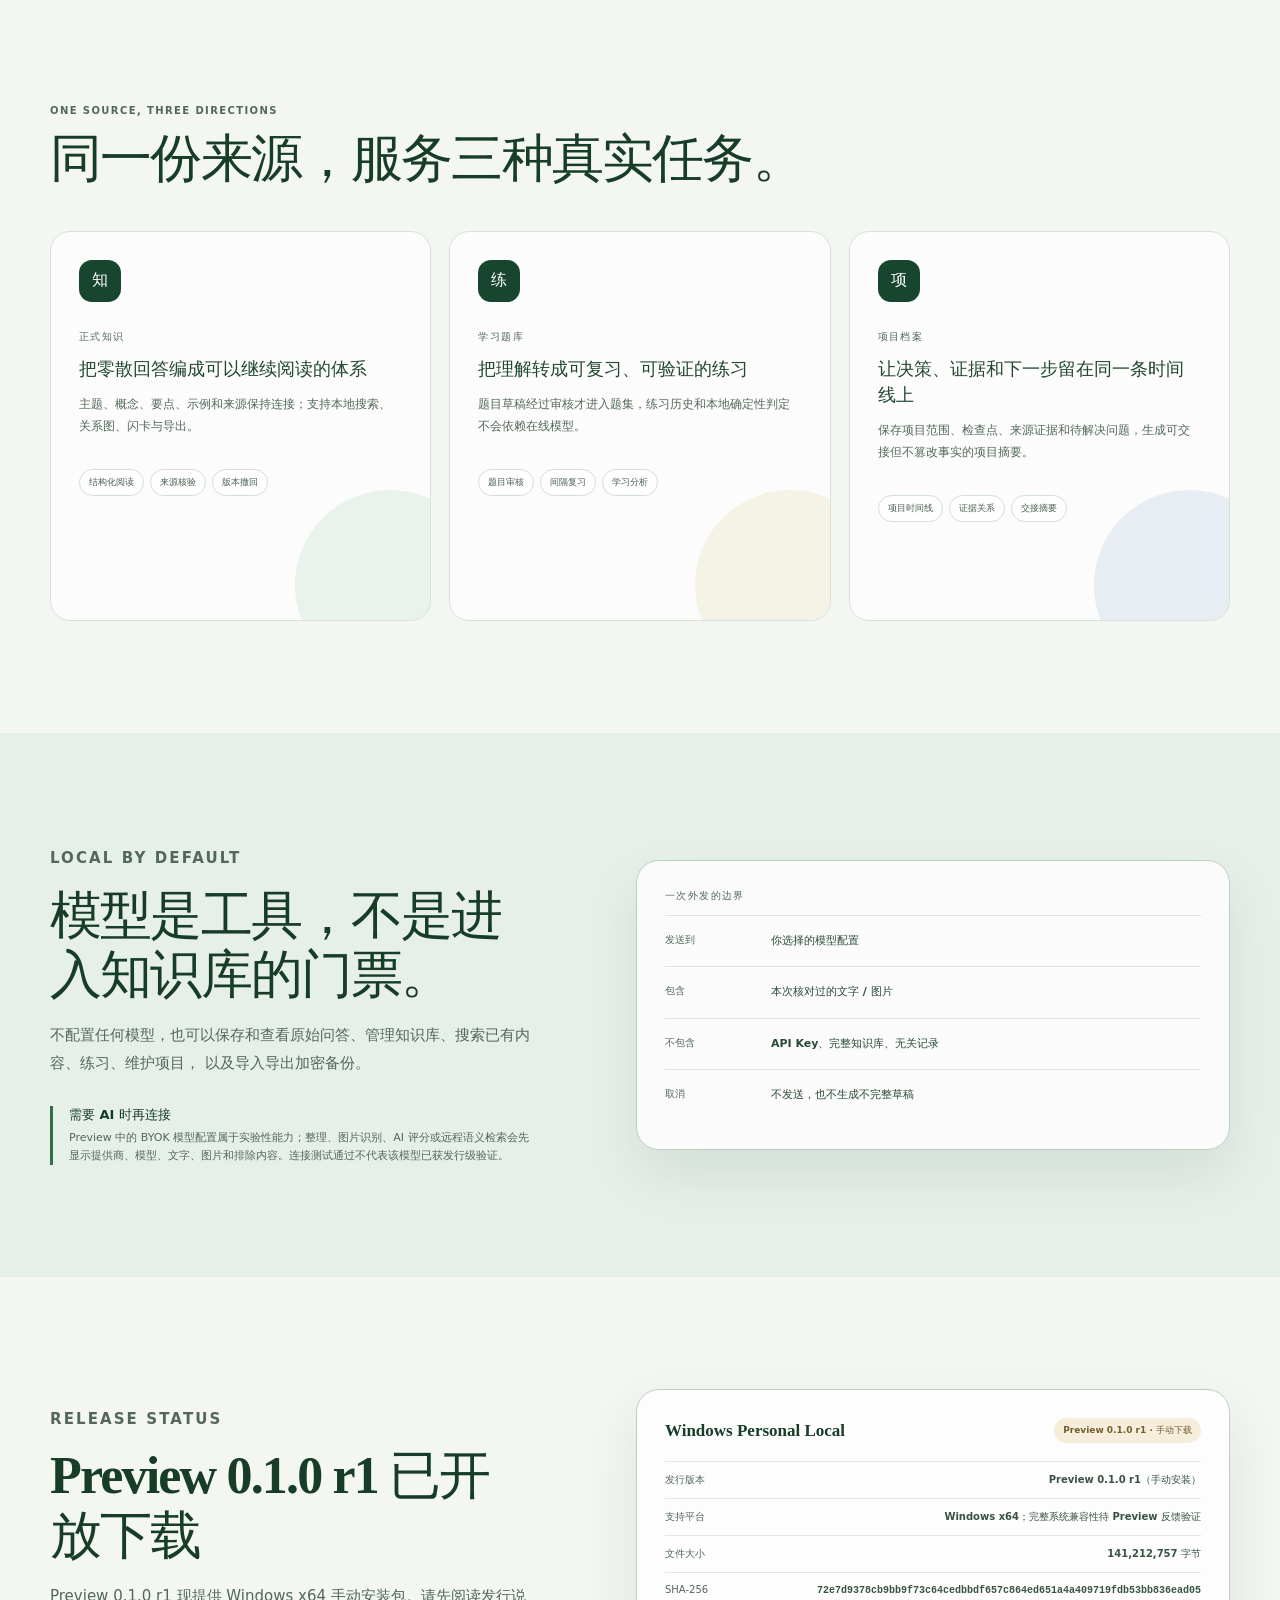
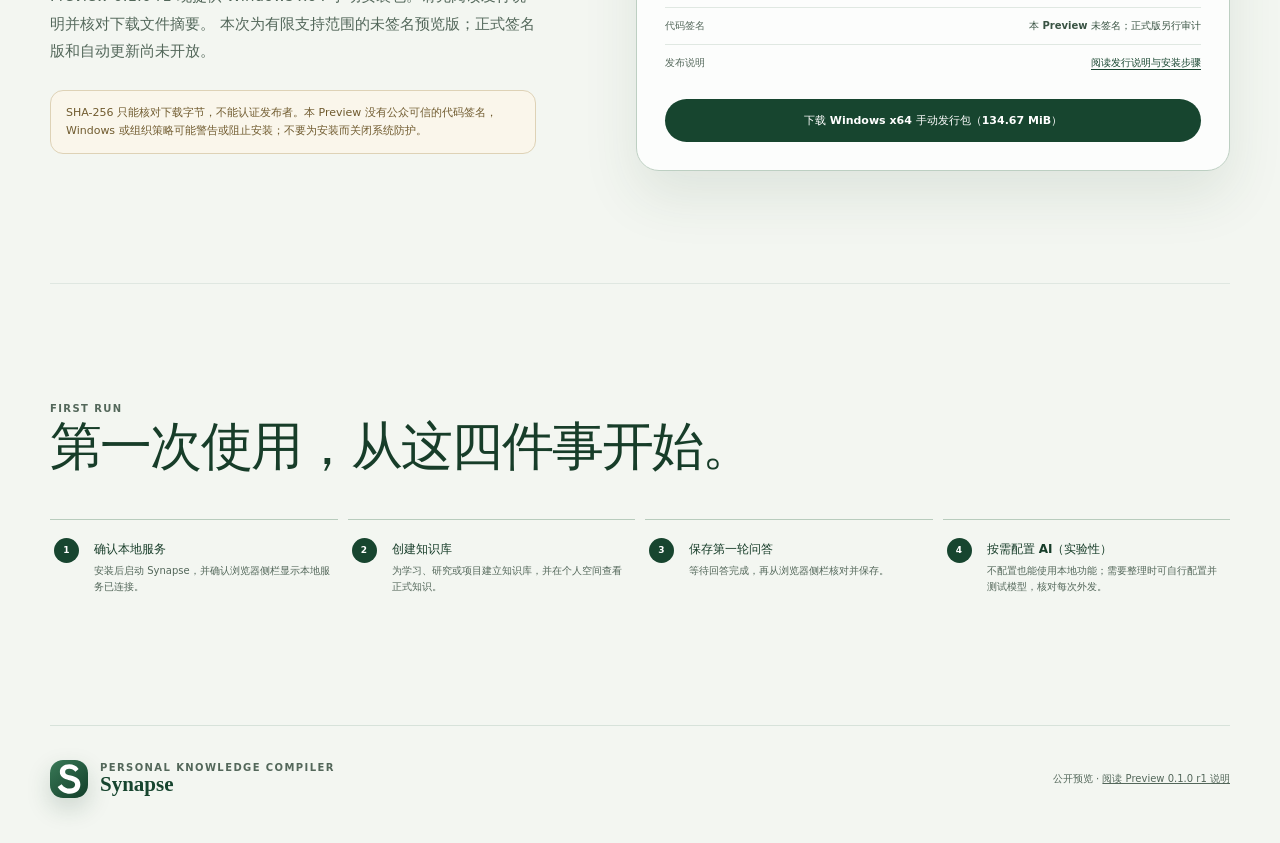
==== commit 7b4af8ab: "Open Preview 0.1.0 r1 download" ====
--- a/index.html
+++ b/index.html
@@ -30,7 +30,7 @@
     <main id="top">
       <section class="hero" aria-labelledby="hero-title">
         <div class="hero-copy">
-          <p class="status-kicker"><span></span> Personal Local · 工程预览</p>
+          <p class="status-kicker"><span></span> Personal Local · 公开预览</p>
           <h1 id="hero-title">让一次 AI 对话，<br>长成可追溯的知识。</h1>
           <p class="hero-lede">
             Synapse 保存已经完成的问答，再由你决定把它整理成正式知识、学习题目或项目记录。
@@ -183,43 +183,43 @@
         </div>
       </section>
 
-      <section id="availability" class="section-block availability-section" data-release-status="engineering-preview">
+      <section id="availability" class="section-block availability-section" data-release-status="public-preview">
         <div class="availability-copy">
           <p class="eyebrow">RELEASE STATUS</p>
-          <h2>公开下载尚未开放</h2>
+          <h2>Preview 0.1.0 r1 已开放下载</h2>
           <p>
-            Preview 0.1.0 r1 候选已固定，PG-1 定向技术审查未发现阻断缺陷；
-            HTTPS 下载部署与最终发布批准尚未完成，公开下载暂未开放。正式签名版和自动更新也尚未开放。
+            Preview 0.1.0 r1 现提供 Windows x64 手动安装包。请先阅读发行说明并核对下载文件摘要。
+            本次为有限支持范围的未签名预览版；正式签名版和自动更新尚未开放。
           </p>
           <aside role="note">
-            页面不会提供虚构下载。未签名 Preview 须先完成实际下载摘要、页面与系统兼容核对并获得发布批准；
-            Windows 可能警告或阻止安装。正式版另须完成公众可信的代码签名审计。
+            SHA-256 只能核对下载字节，不能认证发布者。本 Preview 没有公众可信的代码签名，
+            Windows 或组织策略可能警告或阻止安装；不要为安装而关闭系统防护。
           </aside>
         </div>
-        <div class="release-card" aria-label="未来候选包信息">
+        <div class="release-card" aria-label="Preview 0.1.0 r1 发行包信息">
           <div class="release-card-heading">
             <span>Windows Personal Local</span>
-            <strong>Preview 0.1.0 r1 · 待放行</strong>
+            <strong>Preview 0.1.0 r1 · 手动下载</strong>
           </div>
           <dl>
-            <div><dt>候选版本</dt><dd>Preview 0.1.0 r1（手动安装）</dd></div>
+            <div><dt>发行版本</dt><dd>Preview 0.1.0 r1（手动安装）</dd></div>
             <div><dt>支持平台</dt><dd>Windows x64；完整系统兼容性待 Preview 反馈验证</dd></div>
             <div><dt>文件大小</dt><dd>141,212,757 字节</dd></div>
             <div><dt>SHA-256</dt><dd><code>72e7d9378cb9bb9f73c64cedbbdf657c864ed651a4a409719fdb53bb836ead05</code></dd></div>
             <div><dt>代码签名</dt><dd>本 Preview 未签名；正式版另行审计</dd></div>
-            <div><dt>发布说明</dt><dd><a href="./preview-0.1.0-r1.html">阅读候选版说明与安装步骤</a></dd></div>
+            <div><dt>发布说明</dt><dd><a href="./preview-0.1.0-r1.html">阅读发行说明与安装步骤</a></dd></div>
           </dl>
-          <span class="disabled-download" aria-disabled="true">下载将在候选包通过后开放</span>
+          <a class="release-download" href="https://github.com/zoror08808/synapse-preview/releases/download/preview-0.1.0-r1/synapse-personal-local-preview-0.1.0-r1-manual.zip">下载 Windows x64 手动发行包（134.67 MiB）</a>
         </div>
       </section>
 
       <section id="first-run" class="section-block start-section" aria-labelledby="start-title">
         <div class="section-intro compact">
           <p class="eyebrow">FIRST RUN</p>
-          <h2 id="start-title">未来安装版的第一次使用，会从这四件事开始。</h2>
+          <h2 id="start-title">第一次使用，从这四件事开始。</h2>
         </div>
         <ol>
-          <li><span>1</span><div><strong>确认本地服务</strong><p>安装版负责连接本机服务；工程预览仍按仓库说明启动。</p></div></li>
+          <li><span>1</span><div><strong>确认本地服务</strong><p>安装后启动 Synapse，并确认浏览器侧栏显示本地服务已连接。</p></div></li>
           <li><span>2</span><div><strong>创建知识库</strong><p>为学习、研究或项目建立知识库，并在个人空间查看正式知识。</p></div></li>
           <li><span>3</span><div><strong>保存第一轮问答</strong><p>等待回答完成，再从浏览器侧栏核对并保存。</p></div></li>
           <li><span>4</span><div><strong>按需配置 AI（实验性）</strong><p>不配置也能使用本地功能；需要整理时可自行配置并测试模型，核对每次外发。</p></div></li>
@@ -232,7 +232,7 @@
         <img src="./brand/synapse-mark.svg" alt="" width="38" height="38">
         <span><small>PERSONAL KNOWLEDGE COMPILER</small><strong>Synapse</strong></span>
       </div>
-      <p>工程预览 · <a href="./preview-0.1.0-r1.html">阅读 Preview 候选版说明</a></p>
+      <p>公开预览 · <a href="./preview-0.1.0-r1.html">阅读 Preview 0.1.0 r1 说明</a></p>
     </footer>
   </body>
 </html>
--- a/styles.css
+++ b/styles.css
@@ -311,7 +311,8 @@
 .release-card dl div { display: grid; grid-template-columns: 105px minmax(0,1fr); gap: 16px; border-top: 1px solid #e0e8e2; padding: 11px 0; }
 .release-card dt { color: var(--subtle); font-size: 10px; }
 .release-card dd { margin: 0; color: #395343; font-size: 10px; font-weight: 750; text-align: right; overflow-wrap: anywhere; }
-.disabled-download { display: flex; min-height: 43px; align-items: center; justify-content: center; margin-top: 18px; border-radius: 999px; color: var(--copy); background: #e8eeea; font-size: 11px; font-weight: 800; }
+.release-download { display: flex; min-height: 43px; align-items: center; justify-content: center; margin-top: 18px; padding: 8px 15px; border-radius: 999px; color: #fff; background: var(--brand-dark); font-size: 11px; font-weight: 800; text-align: center; text-decoration: none; }
+.release-download:hover { background: var(--heading); }
 .release-card dd a,
 .release-notes a { color: var(--brand-dark); text-underline-offset: 3px; }
 .release-notes { max-width: 920px; padding-block: 70px 90px; }
